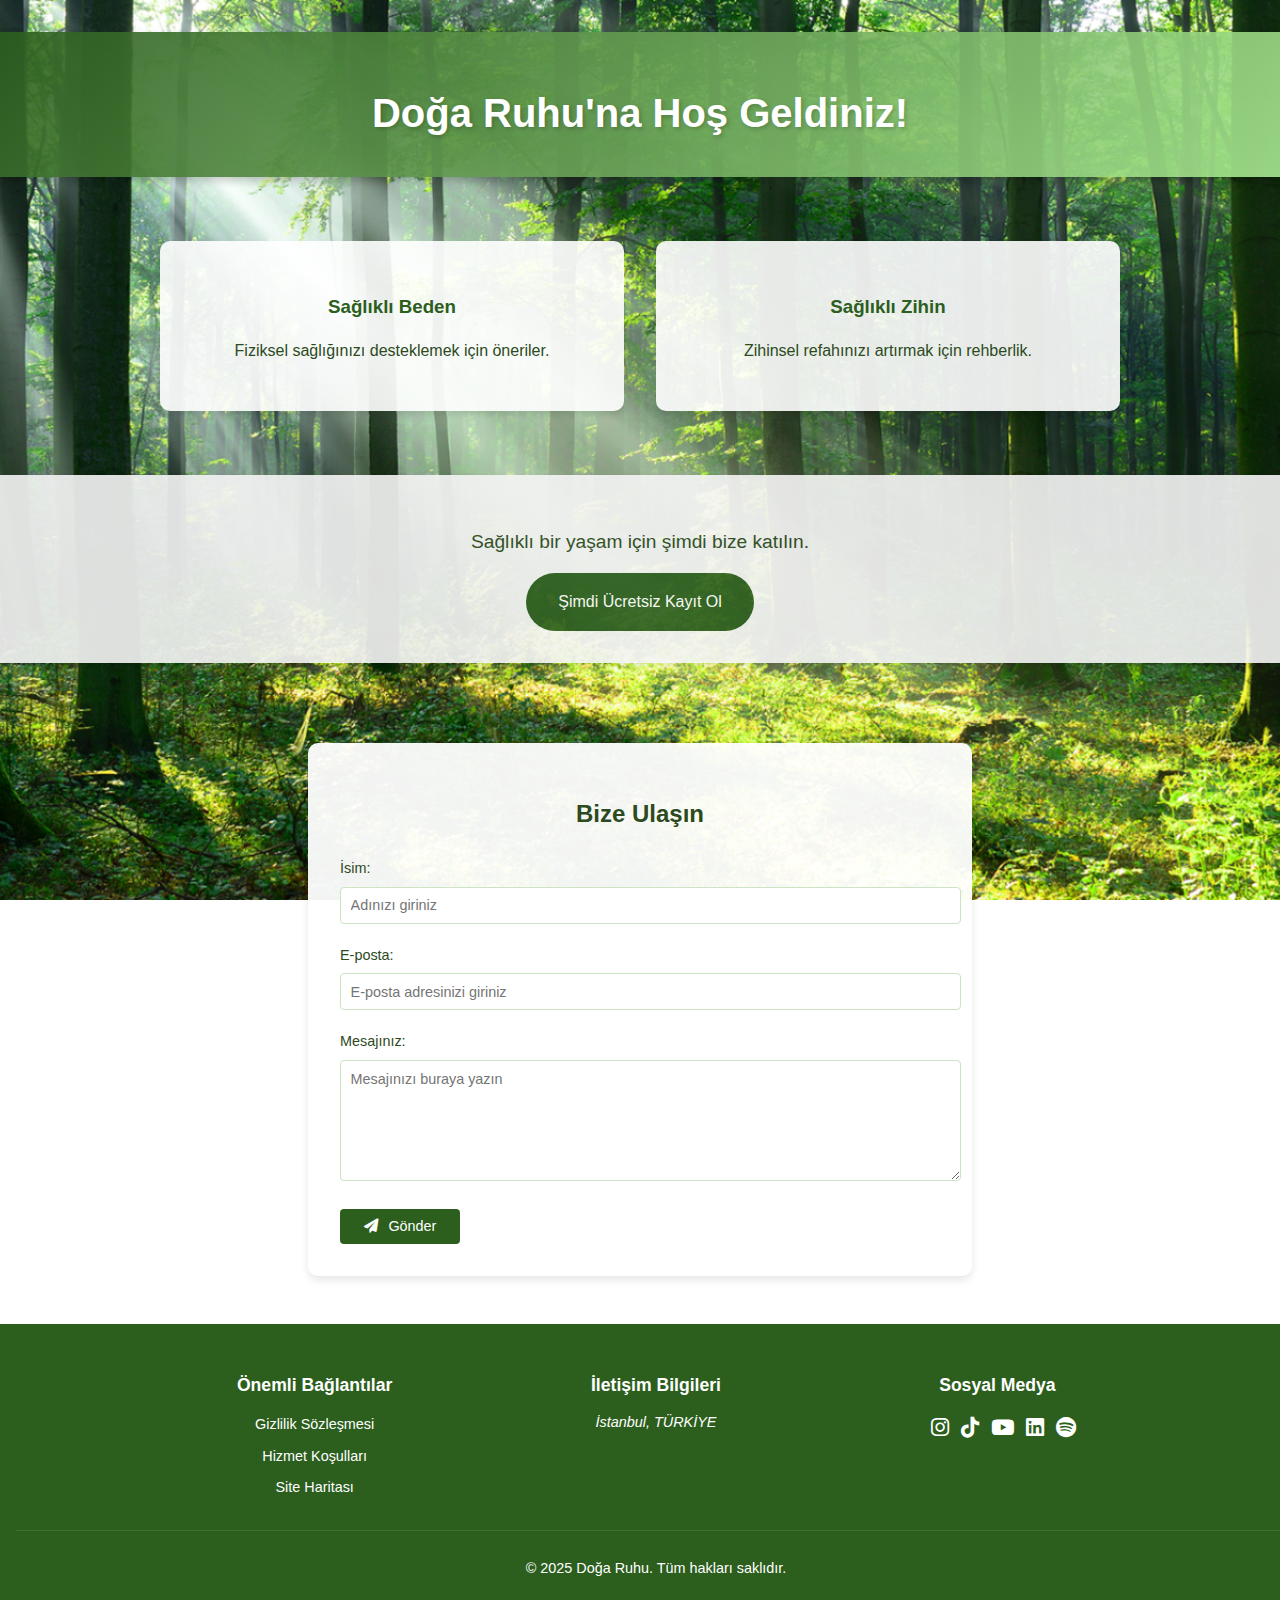
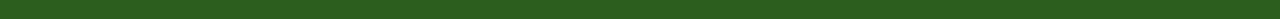
==== index.html @ 2e07cca8 "stil ve içerik değişiklikleri yapıldı" ====
<!DOCTYPE html>
<html lang="tr">

<head>
    <meta charset="UTF-8">
    <meta name="viewport" content="width=device-width, initial-scale=1.0">
    <meta name="description" content="Doğa Ruhu - Sağlıklı bir yaşam için rehberiniz.">
    <title>Doğa Ruhu</title>
    <link rel="stylesheet" href="styles.css">
    <link rel="stylesheet" href="https://cdnjs.cloudflare.com/ajax/libs/font-awesome/6.0.0/css/all.min.css">
    <link rel="apple-touch-icon" sizes="180x180" href="/apple-touch-icon.png">
    <link rel="icon" type="image/png" sizes="32x32" href="/favicon-32x32.png">
    <link rel="icon" type="image/png" sizes="16x16" href="/favicon-16x16.png">
    <link rel="manifest" href="/site.webmanifest">
    <script src="script.js" defer></script>
</head>

<body>
    <!-- Main Content -->
    <main>
        <!-- Hero Section -->
        <section class="hero">
            <h2>Doğa Ruhu'na Hoş Geldiniz!</h2>
        </section>

        <!-- Key Features -->
        <section class="features">
            <div class="feature-card">
                <h3>Sağlıklı Beden</h3>
                <p>Fiziksel sağlığınızı desteklemek için öneriler.</p>
            </div>
            <div class="feature-card">
                <h3>Sağlıklı Zihin</h3>
                <p>Zihinsel refahınızı artırmak için rehberlik.</p>
            </div>
        </section>

        <section class="cta" style="text-align: center; margin: 2rem 0; background-color: #f5f5f5; padding: 2rem; opacity: 0.9; box-shadow: 0 2px 4px rgba(0,0,0,0.1);">
            <p style="font-size: 1.2rem; margin-bottom: 1rem;">Sağlıklı bir yaşam için şimdi bize katılın.</p>
            <a href="signup.html" class="btn" role="button" style="display: inline-block; padding: 1rem 2rem; background-color: #2c5e1e; color: white; text-decoration: none; border-radius: 50px; transition: background-color 0.3s ease;">Şimdi Ücretsiz Kayıt Ol</a>
        </section>

        <!-- Contact Form -->
        <section id="contact" class="contact-form">
            <div class="container">
                <h2>Bize Ulaşın</h2>
                <form action="/submit-form" method="POST">
                    <div class="form-group">
                        <label for="name">İsim:</label>
                        <input type="text" id="name" name="name" required 
                               class="form-control"
                               placeholder="Adınızı giriniz">
                    </div>
                    <div class="form-group">
                        <label for="email">E-posta:</label>
                        <input type="email" id="email" name="email" required
                               class="form-control" 
                               placeholder="E-posta adresinizi giriniz">
                    </div>
                    <div class="form-group">
                        <label for="message">Mesajınız:</label>
                        <textarea id="message" name="message" required
                                  class="form-control"
                                  placeholder="Mesajınızı buraya yazın"
                                  rows="5"></textarea>
                    </div>
                    <button type="submit" class="btn-primary">
                        <i class="fas fa-paper-plane"></i> Gönder
                    </button>
                </form>
            </div>
        </section>
    </main>

    <!-- Footer -->
    <footer>
        <div class="footer-content">
            <div class="footer-links">
                <h4>Önemli Bağlantılar</h4>
                <ul>
                    <li><a href="GizlilikSozlesmesi.html">Gizlilik Sözleşmesi</a></li>
                    <li><a href="HizmetKosullari.html">Hizmet Koşulları</a></li>
                    <li><a href="sitemap.html">Site Haritası</a></li>
                </ul>
            </div>
            <div class="contact-info">
                <h4>İletişim Bilgileri</h4>
                <address>
                    İstanbul, TÜRKİYE
                </address>
            </div>
            <div class="social-links">
                <h4>Sosyal Medya</h4>
                <div class="social-icons">
                    <a href="#" aria-label="X (Twitter)"><i class="fab fa-x-twitter"></i></a>
                    <a href="#" aria-label="Instagram"><i class="fab fa-instagram"></i></a>
                    <a href="#" aria-label="TikTok"><i class="fab fa-tiktok"></i></a>
                    <a href="#" aria-label="YouTube"><i class="fab fa-youtube"></i></a>
                    <a href="#" aria-label="LinkedIn"><i class="fab fa-linkedin"></i></a>
                    <a href="#" aria-label="Spotify"><i class="fab fa-spotify"></i></a>
                </div>
            </div>
        </div>
        <div class="footer-bottom">
            <p>&copy; 2025 Doğa Ruhu. Tüm hakları saklıdır.</p>
        </div>
    </footer>
</body>

</html>
---- styles.css ----
/* General Styles */
/* Footer Styles */
footer {
    width: 100%;
    padding: 1.5rem 1rem;
    background-color: #2c5e1e;
    color: #ffffff;
    text-align: center;
}

.footer-content {
    max-width: 1000px;
    margin: 0 auto;
    display: grid;
    grid-template-columns: repeat(3, 1fr);
    gap: 1.5rem;
    padding: 0 1rem;
}

.footer-links,
.contact-info,
.social-links {
    text-align: center;
}

.footer-links h4,
.contact-info h4,
.social-links h4 {
    margin-bottom: 0.75rem;
    font-size: 1.1rem;
}

.footer-links ul {
    list-style: none;
    padding: 0;
    margin: 0;
}

.footer-links a {
    color: #ffffff;
    text-decoration: none;
    transition: color 0.3s ease;
    display: inline-block;
    margin-bottom: 0.4rem;
    font-size: 0.9rem;
}

.footer-links a:hover {
    color: #a8e890;
}

.contact-info {
    line-height: 1.6;
    font-size: 0.9rem;
}

.social-links .social-icons {
    display: flex;
    justify-content: center;
    gap: 0.75rem;
    flex-wrap: wrap;
}

.social-links a {
    color: #ffffff;
    font-size: 1.3rem;
    text-decoration: none;
    transition: color 0.3s ease;
}

.social-links a:hover {
    color: #a8e890;
}

.footer-bottom {
    margin-top: 1.5rem;
    padding-top: 0.75rem;
    border-top: 1px solid rgba(255, 255, 255, 0.1);
    text-align: center;
    font-size: 0.9rem;
}

@media screen and (max-width: 992px) {
    .footer-content {
        grid-template-columns: repeat(2, 1fr);
    }

    .social-links {
        grid-column: span 2;
    }
}

@media screen and (max-width: 768px) {
    .footer-content {
        grid-template-columns: 1fr;
        gap: 1.25rem;
    }

    .social-links {
        grid-column: auto;
    }

    .footer-links,
    .contact-info,
    .social-links {
        padding: 0 0.75rem;
    }
}

body {
    margin: 0;
    font-family: 'Arial', sans-serif;
    line-height: 1.6;
    color: #2c4a1d;
    background: url('nature.png') no-repeat center center fixed;
    background-size: cover;
}

/* Header */
header {
    color: #ffffff;
    padding: 0.75rem 1.5rem;
    display: flex;
    justify-content: center;
    align-items: center;
    position: relative;
}

header .brand h1 {
    margin: 0;
    font-size: 1.5rem;
    filter: drop-shadow(2px 2px 4px rgba(0, 0, 0, 0.4));
    text-align: center;
}

/* Hero Section */
.hero {
    text-align: center;
    padding: 1rem;
    margin: 2rem auto;
    max-width: 8000px;
    background: linear-gradient(135deg, rgba(44, 94, 30, 0.9), rgba(168, 232, 144, 0.9));
    box-shadow: 0 4px 8px rgba(0, 0, 0, 0.2);
}

.hero h2 {
    color: #ffffff;
    font-size: 2.5rem;
    margin-bottom: 1rem;
    text-shadow: 2px 2px 4px rgba(0, 0, 0, 0.2);
}

.hero p {
    color: #ffffff;
    font-size: 1.2rem;
    margin-bottom: 2rem;
}

.hero .btn {
    display: inline-block;
    padding: 1rem 2rem;
    background-color: #ffffff;
    color: #2c5e1e;
    text-decoration: none;
    border-radius: 5px;
    font-weight: bold;
    transition: transform 0.3s ease;
}

.hero .btn:hover {
    transform: translateY(-3px);
}

/* Feature Cards */
.features {
    display: flex;
    justify-content: center;
    gap: 2rem;
    padding: 2rem;
    flex-wrap: wrap;
    max-width: 1200px;
    margin: 0 auto;
}

.feature-card {
    background: rgba(255, 255, 255, 0.9);
    padding: 2rem;
    border-radius: 10px;
    box-shadow: 0 4px 6px rgba(0, 0, 0, 0.1);
    flex: 1;
    min-width: 250px;
    max-width: 400px;
    text-align: center;
    transition: transform 0.3s ease;
}

.feature-card:hover {
    transform: translateY(-5px);
}

.feature-card h3 {
    color: #2c5e1e;
    margin-bottom: 1rem;
}

/* Contact Form */
.contact-form {
    padding: 3rem 1.5rem;
    position: relative;
    z-index: 2;
}

.contact-form .container {
    background: rgba(255, 255, 255, 0.95);
    max-width: 600px;
    margin: 0 auto;
    padding: 2rem;
    border-radius: 10px;
    box-shadow: 0 4px 8px rgba(0, 0, 0, 0.1);
}

.contact-form h2 {
    text-align: center;
    color: #2c4a1d;
    margin-bottom: 1.5rem;
    font-size: 1.5rem;
}

.form-group {
    margin-bottom: 1.25rem;
}

.form-group label {
    display: block;
    margin-bottom: 0.4rem;
    color: #2c4a1d;
    font-weight: 500;
    font-size: 0.9rem;
}

.form-control {
    width: 100%;
    padding: 0.6rem;
    border: 1px solid #cce3c4;
    border-radius: 4px;
    font-size: 0.9rem;
    transition: border-color 0.3s ease;
}

.form-control:focus {
    outline: none;
    border-color: #2c5e1e;
    box-shadow: 0 0 4px rgba(44, 94, 30, 0.2);
}

textarea.form-control::placeholder {
    font-family: 'Helvetica Neue', sans-serif;
}

.contact-form textarea.form-control {
    resize: vertical;
    min-height: 100px;
}

.contact-form .btn-primary {
    background-color: #2c5e1e;
    color: #ffffff;
    padding: 0.6rem 1.5rem;
    border: none;
    border-radius: 4px;
    cursor: pointer;
    font-size: 0.9rem;
    transition: background-color 0.3s ease;
}

.contact-form .btn-primary:hover {
    background-color: #1f4115;
}

.contact-form .btn-primary i {
    margin-right: 0.4rem;
}

@media (max-width: 768px) {
    .contact-form {
        padding: 1.5rem 1rem;
    }

    .contact-form .container {
        padding: 1.5rem 1rem;
    }
}

/* Search Bar */
.search {
    max-width: 800px;
    margin: 2rem auto;
    padding: 0 1rem;
    display: flex;
    gap: 0.5rem;
}

.search input {
    flex: 1;
    padding: 0.8rem;
    border: 1px solid #cce3c4;
    border-radius: 4px;
    font-size: 1rem;
    transition: border-color 0.3s ease;
}

.search input:focus {
    outline: none;
    border-color: #2c5e1e;
    box-shadow: 0 0 5px rgba(44, 94, 30, 0.2);
}

.search button {
    background-color: #2c5e1e;
    color: #ffffff;
    padding: 0.8rem 1.5rem;
    border: none;
    border-radius: 4px;
    cursor: pointer;
    transition: background-color 0.3s ease;
}

.search button:hover {
    background-color: #1f4115;
}

@media (max-width: 768px) {
    .search {
        padding: 0 1rem;
    }
}
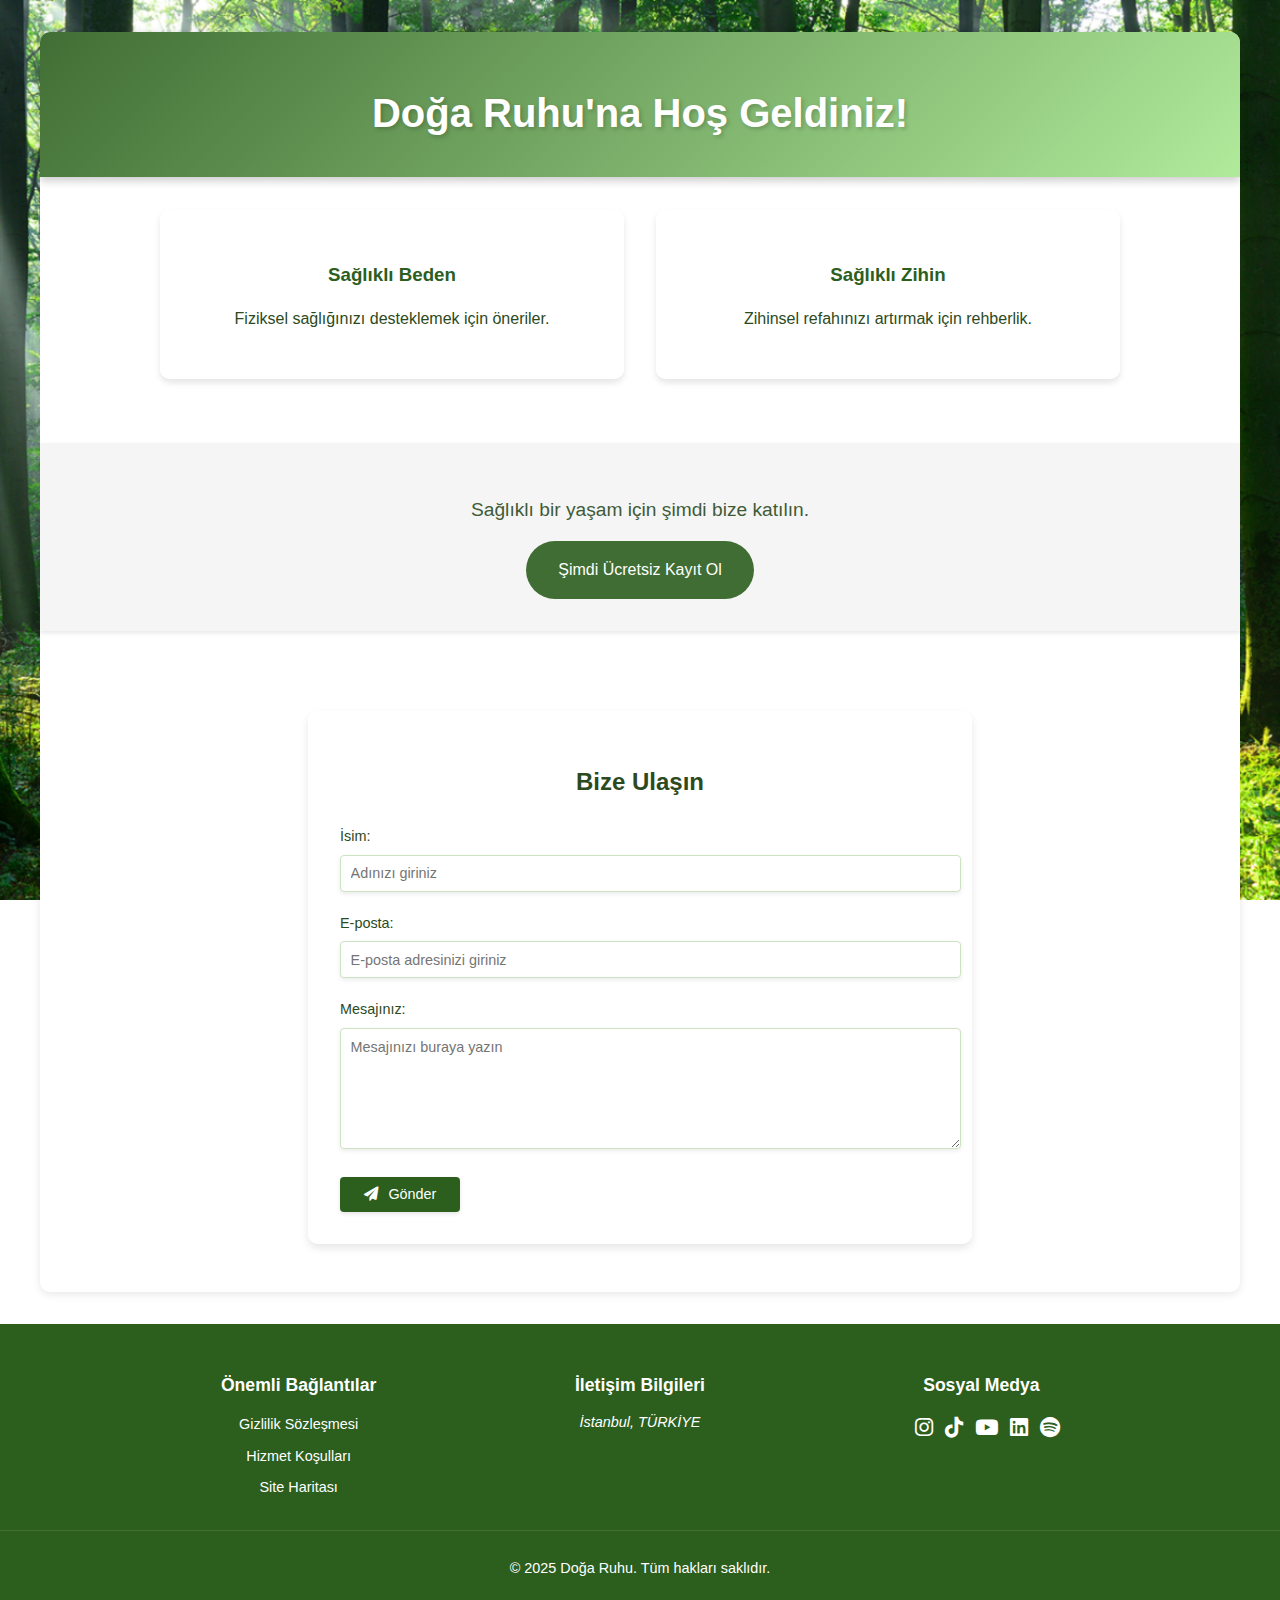
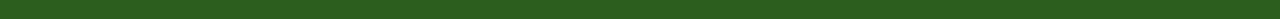
==== commit 56dff947: "Refactor privacy policy and terms of service pages for improved styling and structure; update index " ====
--- a/index.html
+++ b/index.html
@@ -16,61 +16,63 @@
 </head>
 
 <body>
-    <!-- Main Content -->
-    <main>
-        <!-- Hero Section -->
-        <section class="hero">
-            <h2>Doğa Ruhu'na Hoş Geldiniz!</h2>
-        </section>
+    <div class="page-container" style="background-color: white;">
+        <!-- Main Content -->
+        <main>
+            <!-- Hero Section -->
+            <section class="hero">
+                <h2>Doğa Ruhu'na Hoş Geldiniz!</h2>
+            </section>
 
-        <!-- Key Features -->
-        <section class="features">
-            <div class="feature-card">
-                <h3>Sağlıklı Beden</h3>
-                <p>Fiziksel sağlığınızı desteklemek için öneriler.</p>
-            </div>
-            <div class="feature-card">
-                <h3>Sağlıklı Zihin</h3>
-                <p>Zihinsel refahınızı artırmak için rehberlik.</p>
-            </div>
-        </section>
+            <!-- Key Features -->
+            <section class="features">
+                <div class="feature-card">
+                    <h3>Sağlıklı Beden</h3>
+                    <p>Fiziksel sağlığınızı desteklemek için öneriler.</p>
+                </div>
+                <div class="feature-card">
+                    <h3>Sağlıklı Zihin</h3>
+                    <p>Zihinsel refahınızı artırmak için rehberlik.</p>
+                </div>
+            </section>
 
-        <section class="cta" style="text-align: center; margin: 2rem 0; background-color: #f5f5f5; padding: 2rem; opacity: 0.9; box-shadow: 0 2px 4px rgba(0,0,0,0.1);">
-            <p style="font-size: 1.2rem; margin-bottom: 1rem;">Sağlıklı bir yaşam için şimdi bize katılın.</p>
-            <a href="signup.html" class="btn" role="button" style="display: inline-block; padding: 1rem 2rem; background-color: #2c5e1e; color: white; text-decoration: none; border-radius: 50px; transition: background-color 0.3s ease;">Şimdi Ücretsiz Kayıt Ol</a>
-        </section>
+            <section class="cta" style="text-align: center; margin: 2rem 0; background-color: #f5f5f5; padding: 2rem; opacity: 0.9; box-shadow: 0 2px 4px rgba(0,0,0,0.1);">
+                <p style="font-size: 1.2rem; margin-bottom: 1rem;">Sağlıklı bir yaşam için şimdi bize katılın.</p>
+                <a href="signup.html" class="btn" role="button" style="display: inline-block; padding: 1rem 2rem; background-color: #2c5e1e; color: white; text-decoration: none; border-radius: 50px; transition: background-color 0.3s ease;">Şimdi Ücretsiz Kayıt Ol</a>
+            </section>
 
-        <!-- Contact Form -->
-        <section id="contact" class="contact-form">
-            <div class="container">
-                <h2>Bize Ulaşın</h2>
-                <form action="/submit-form" method="POST">
-                    <div class="form-group">
-                        <label for="name">İsim:</label>
-                        <input type="text" id="name" name="name" required 
-                               class="form-control"
-                               placeholder="Adınızı giriniz">
-                    </div>
-                    <div class="form-group">
-                        <label for="email">E-posta:</label>
-                        <input type="email" id="email" name="email" required
-                               class="form-control" 
-                               placeholder="E-posta adresinizi giriniz">
-                    </div>
-                    <div class="form-group">
-                        <label for="message">Mesajınız:</label>
-                        <textarea id="message" name="message" required
-                                  class="form-control"
-                                  placeholder="Mesajınızı buraya yazın"
-                                  rows="5"></textarea>
-                    </div>
-                    <button type="submit" class="btn-primary">
-                        <i class="fas fa-paper-plane"></i> Gönder
-                    </button>
-                </form>
-            </div>
-        </section>
-    </main>
+            <!-- Contact Form -->
+            <section id="contact" class="contact-form">
+                <div class="container">
+                    <h2>Bize Ulaşın</h2>
+                    <form action="/submit-form" method="POST">
+                        <div class="form-group">
+                            <label for="name">İsim:</label>
+                            <input type="text" id="name" name="name" required 
+                                   class="form-control"
+                                   placeholder="Adınızı giriniz">
+                        </div>
+                        <div class="form-group">
+                            <label for="email">E-posta:</label>
+                            <input type="email" id="email" name="email" required
+                                   class="form-control" 
+                                   placeholder="E-posta adresinizi giriniz">
+                        </div>
+                        <div class="form-group">
+                            <label for="message">Mesajınız:</label>
+                            <textarea id="message" name="message" required
+                                      class="form-control"
+                                      placeholder="Mesajınızı buraya yazın"
+                                      rows="5"></textarea>
+                        </div>
+                        <button type="submit" class="btn-primary">
+                            <i class="fas fa-paper-plane"></i> Gönder
+                        </button>
+                    </form>
+                </div>
+            </section>
+        </main>
+    </div>
 
     <!-- Footer -->
     <footer>
--- a/styles.css
+++ b/styles.css
@@ -1,8 +1,24 @@
 /* General Styles */
+/* General Styles */
+body {
+    margin: 0;
+    padding: 0;
+    font-family: Arial, sans-serif;
+}
+
+.page-container {
+    width: 100%;
+    max-width: 1200px;
+    margin: 2rem auto;
+    padding: 0 0rem;
+    border-radius: 10px;
+    box-shadow: 0 2px 8px rgba(0, 0, 0, 0.1);
+}
+
 /* Footer Styles */
 footer {
     width: 100%;
-    padding: 1.5rem 1rem;
+    padding: 1.5rem 0;
     background-color: #2c5e1e;
     color: #ffffff;
     text-align: center;
@@ -137,10 +153,11 @@
 .hero {
     text-align: center;
     padding: 1rem;
-    margin: 2rem auto;
+    margin: 0 auto;
     max-width: 8000px;
     background: linear-gradient(135deg, rgba(44, 94, 30, 0.9), rgba(168, 232, 144, 0.9));
     box-shadow: 0 4px 8px rgba(0, 0, 0, 0.2);
+    border-radius: 10px 10px 0 0;
 }
 
 .hero h2 {
@@ -244,13 +261,14 @@
     border: 1px solid #cce3c4;
     border-radius: 4px;
     font-size: 0.9rem;
-    transition: border-color 0.3s ease;
+    transition: border-color 0.3s ease, box-shadow 0.3s ease;
+    box-shadow: 0 2px 4px rgba(0, 0, 0, 0.08);
 }
 
 .form-control:focus {
     outline: none;
     border-color: #2c5e1e;
-    box-shadow: 0 0 4px rgba(44, 94, 30, 0.2);
+    box-shadow: 0 0 6px rgba(44, 94, 30, 0.25);
 }
 
 textarea.form-control::placeholder {
@@ -271,10 +289,12 @@
     cursor: pointer;
     font-size: 0.9rem;
     transition: background-color 0.3s ease;
+    box-shadow: 0 2px 4px rgba(0, 0, 0, 0.1);
 }
 
 .contact-form .btn-primary:hover {
     background-color: #1f4115;
+    box-shadow: 0 4px 8px rgba(0, 0, 0, 0.15);
 }
 
 .contact-form .btn-primary i {
@@ -333,4 +353,29 @@
     .search {
         padding: 0 1rem;
     }
+}
+
+/* Footer Pages Styling */
+.page-container.footer-page {
+    background: rgba(255, 255, 255, 0.95);
+    padding: 2rem;
+    margin-top: 2rem;
+}
+
+.page-container.footer-page h2 {
+    color: #2c5e1e;
+    margin-bottom: 1.5rem;
+    text-align: center;
+}
+
+.page-container.footer-page p {
+    margin-bottom: 1rem;
+    line-height: 1.6;
+}
+
+@media (max-width: 768px) {
+    .page-container.footer-page {
+        margin: 1rem;
+        padding: 1.5rem;
+    }
 }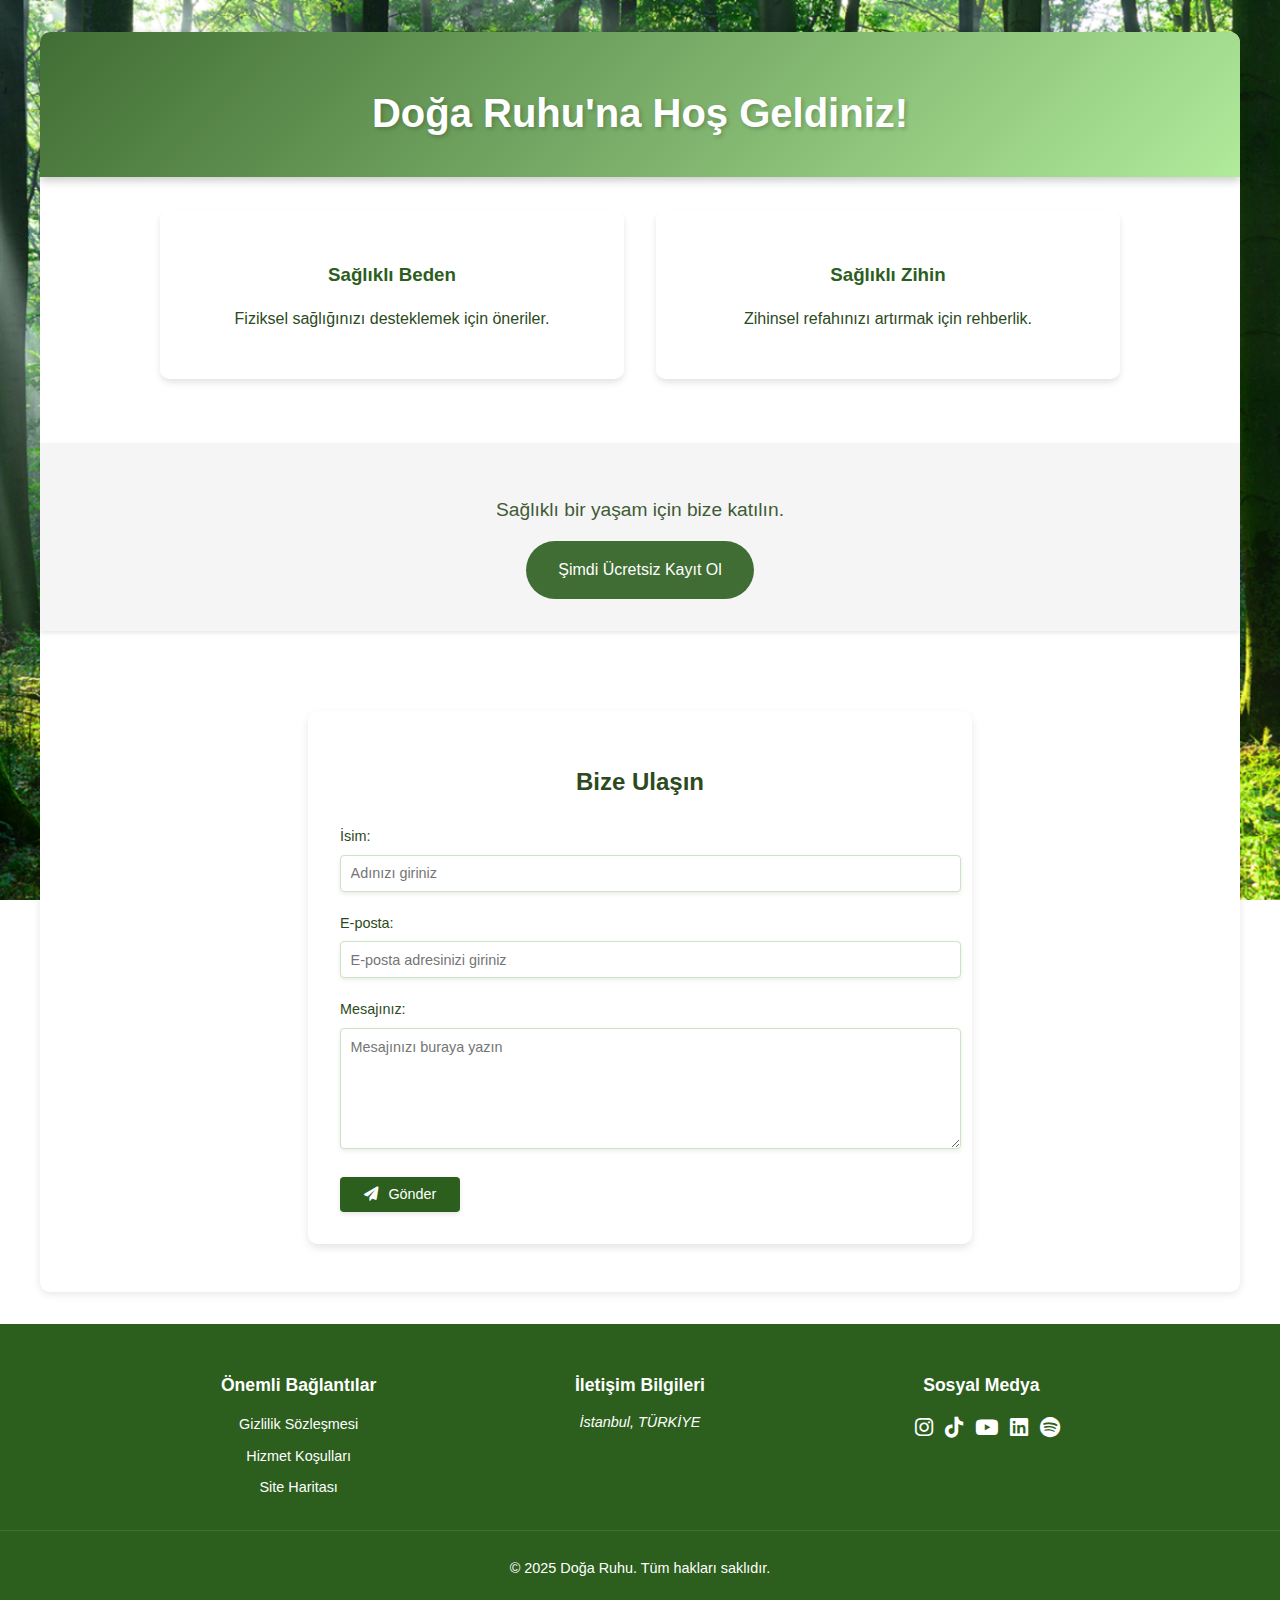
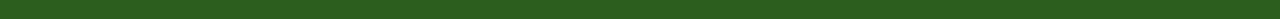
==== commit 2cfcb33a: "Update index.html" ====
--- a/index.html
+++ b/index.html
@@ -37,7 +37,7 @@
             </section>
 
             <section class="cta" style="text-align: center; margin: 2rem 0; background-color: #f5f5f5; padding: 2rem; opacity: 0.9; box-shadow: 0 2px 4px rgba(0,0,0,0.1);">
-                <p style="font-size: 1.2rem; margin-bottom: 1rem;">Sağlıklı bir yaşam için şimdi bize katılın.</p>
+                <p style="font-size: 1.2rem; margin-bottom: 1rem;">Sağlıklı bir yaşam için bize katılın.</p>
                 <a href="signup.html" class="btn" role="button" style="display: inline-block; padding: 1rem 2rem; background-color: #2c5e1e; color: white; text-decoration: none; border-radius: 50px; transition: background-color 0.3s ease;">Şimdi Ücretsiz Kayıt Ol</a>
             </section>
 
@@ -109,4 +109,4 @@
     </footer>
 </body>
 
-</html>+</html>
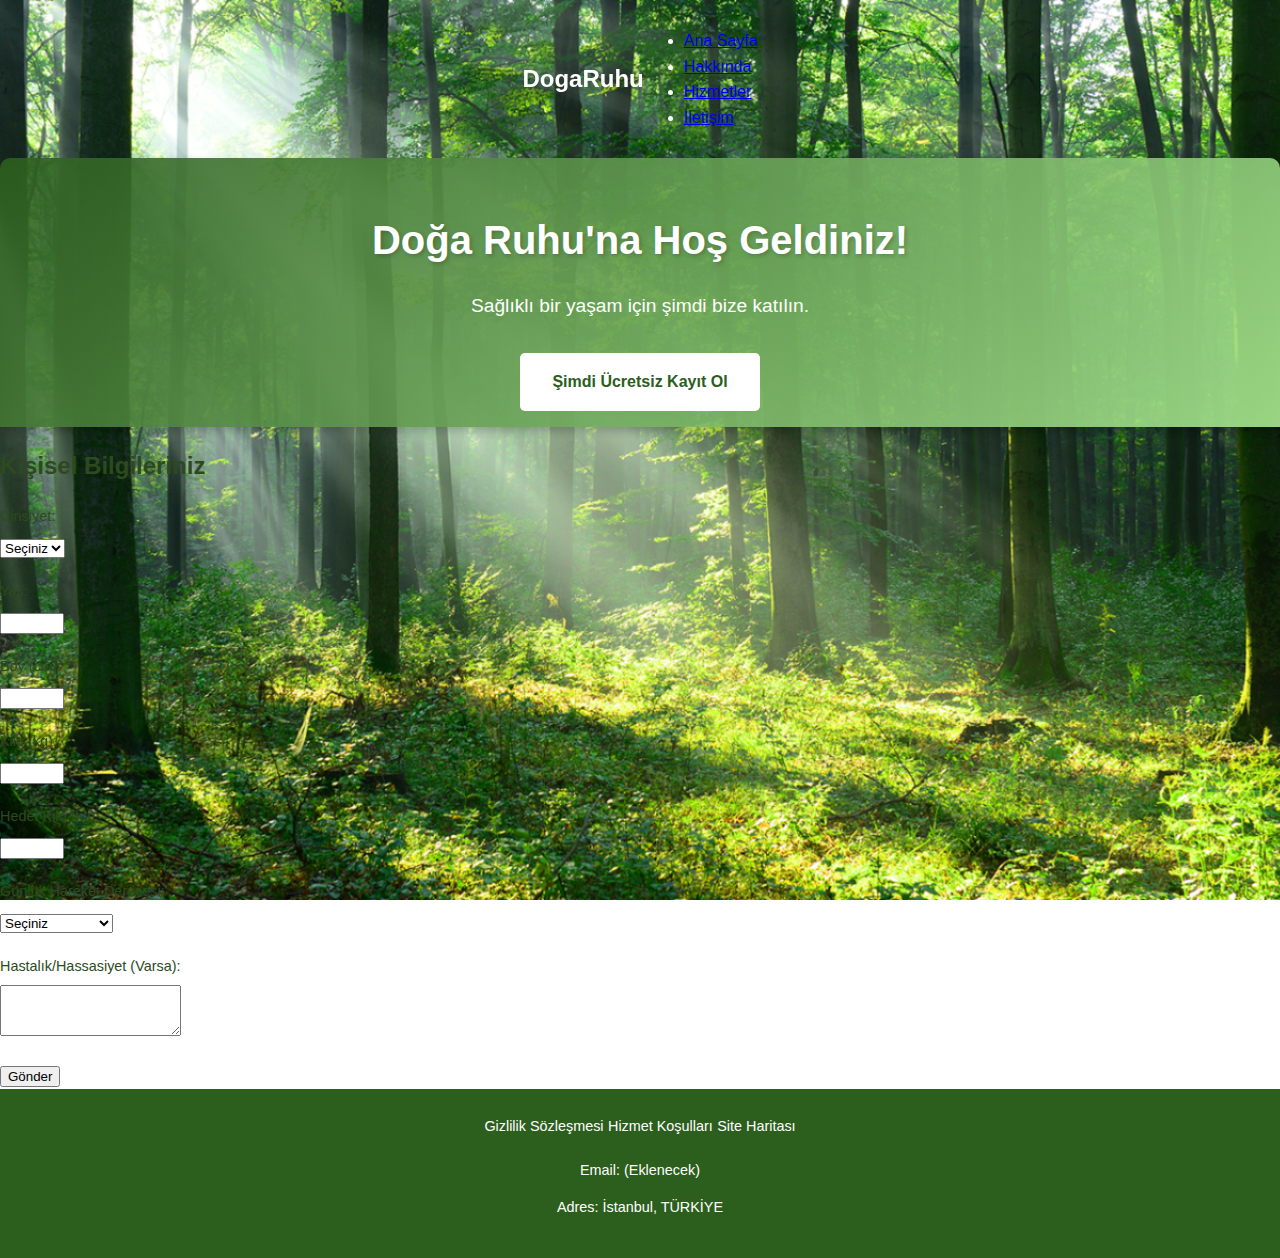
==== commit 7b42e5ed: "new type of dgws" ====
--- a/index.html
+++ b/index.html
@@ -7,106 +7,102 @@
     <meta name="description" content="Doğa Ruhu - Sağlıklı bir yaşam için rehberiniz.">
     <title>Doğa Ruhu</title>
     <link rel="stylesheet" href="styles.css">
-    <link rel="stylesheet" href="https://cdnjs.cloudflare.com/ajax/libs/font-awesome/6.0.0/css/all.min.css">
-    <link rel="apple-touch-icon" sizes="180x180" href="/apple-touch-icon.png">
-    <link rel="icon" type="image/png" sizes="32x32" href="/favicon-32x32.png">
-    <link rel="icon" type="image/png" sizes="16x16" href="/favicon-16x16.png">
-    <link rel="manifest" href="/site.webmanifest">
     <script src="script.js" defer></script>
 </head>
 
 <body>
-    <div class="page-container" style="background-color: white;">
-        <!-- Main Content -->
-        <main>
-            <!-- Hero Section -->
-            <section class="hero">
-                <h2>Doğa Ruhu'na Hoş Geldiniz!</h2>
-            </section>
+    <!-- Header -->
+    <header>
+        <div class="brand">
+            <h1>DogaRuhu</h1>
+        </div>
+        <nav>
+            <ul>
+                <li><a href="#">Ana Sayfa</a></li>
+                <li><a href="#about">Hakkında</a></li>
+                <li><a href="#services">Hizmetler</a></li>
+                <li><a href="#contact">İletişim</a></li>
+            </ul>
+        </nav>
+    </header>
 
-            <!-- Key Features -->
-            <section class="features">
-                <div class="feature-card">
-                    <h3>Sağlıklı Beden</h3>
-                    <p>Fiziksel sağlığınızı desteklemek için öneriler.</p>
+    <!-- Main Content -->
+    <main>
+        <!-- Hero Section -->
+        <section class="hero">
+            <h2>Doğa Ruhu'na Hoş Geldiniz!</h2>
+            <p>Sağlıklı bir yaşam için şimdi bize katılın.</p>
+            <a href="#form-section" class="btn">Şimdi Ücretsiz Kayıt Ol</a>
+        </section>
+
+        <!-- Form Section -->
+        <section id="form-section" class="form-section">
+            <h2>Kişisel Bilgileriniz</h2>
+            <form id="userForm">
+                <div class="form-group">
+                    <label for="gender">Cinsiyet:</label>
+                    <select id="gender" name="gender" required>
+                        <option value="">Seçiniz</option>
+                        <option value="male">Erkek</option>
+                        <option value="female">Kadın</option>
+                        <option value="other">Diğer</option>
+                    </select>
                 </div>
-                <div class="feature-card">
-                    <h3>Sağlıklı Zihin</h3>
-                    <p>Zihinsel refahınızı artırmak için rehberlik.</p>
+                <div class="form-group">
+                    <label for="age">Yaş:</label>
+                    <input type="number" id="age" name="age" min="1" max="120" required>
                 </div>
-            </section>
-
-            <section class="cta" style="text-align: center; margin: 2rem 0; background-color: #f5f5f5; padding: 2rem; opacity: 0.9; box-shadow: 0 2px 4px rgba(0,0,0,0.1);">
-                <p style="font-size: 1.2rem; margin-bottom: 1rem;">Sağlıklı bir yaşam için bize katılın.</p>
-                <a href="signup.html" class="btn" role="button" style="display: inline-block; padding: 1rem 2rem; background-color: #2c5e1e; color: white; text-decoration: none; border-radius: 50px; transition: background-color 0.3s ease;">Şimdi Ücretsiz Kayıt Ol</a>
-            </section>
-
-            <!-- Contact Form -->
-            <section id="contact" class="contact-form">
-                <div class="container">
-                    <h2>Bize Ulaşın</h2>
-                    <form action="/submit-form" method="POST">
-                        <div class="form-group">
-                            <label for="name">İsim:</label>
-                            <input type="text" id="name" name="name" required 
-                                   class="form-control"
-                                   placeholder="Adınızı giriniz">
-                        </div>
-                        <div class="form-group">
-                            <label for="email">E-posta:</label>
-                            <input type="email" id="email" name="email" required
-                                   class="form-control" 
-                                   placeholder="E-posta adresinizi giriniz">
-                        </div>
-                        <div class="form-group">
-                            <label for="message">Mesajınız:</label>
-                            <textarea id="message" name="message" required
-                                      class="form-control"
-                                      placeholder="Mesajınızı buraya yazın"
-                                      rows="5"></textarea>
-                        </div>
-                        <button type="submit" class="btn-primary">
-                            <i class="fas fa-paper-plane"></i> Gönder
-                        </button>
-                    </form>
+                <div class="form-group">
+                    <label for="height">Boy (cm):</label>
+                    <input type="number" id="height" name="height" min="50" max="250" required>
                 </div>
-            </section>
-        </main>
-    </div>
+                <div class="form-group">
+                    <label for="weight">Kilo (kg):</label>
+                    <input type="number" id="weight" name="weight" min="10" max="500" required>
+                </div>
+                <div class="form-group">
+                    <label for="targetWeight">Hedef Kilo (kg):</label>
+                    <input type="number" id="targetWeight" name="targetWeight" min="10" max="500" required>
+                </div>
+                <div class="form-group">
+                    <label for="activity">Günlük Hareket Derecesi:</label>
+                    <select id="activity" name="activity" required>
+                        <option value="">Seçiniz</option>
+                        <option value="1">1 - Düşük</option>
+                        <option value="2">2 - Orta</option>
+                        <option value="3">3 - Yüksek</option>
+                        <option value="4">4 - Çok Yüksek</option>
+                    </select>
+                </div>
+                <div class="form-group">
+                    <label for="conditions">Hastalık/Hassasiyet (Varsa):</label>
+                    <textarea id="conditions" name="conditions" rows="3"></textarea>
+                </div>
+                <button type="submit" class="btn">Gönder</button>
+            </form>
+        </section>
+    </main>
 
     <!-- Footer -->
     <footer>
-        <div class="footer-content">
-            <div class="footer-links">
-                <h4>Önemli Bağlantılar</h4>
-                <ul>
-                    <li><a href="GizlilikSozlesmesi.html">Gizlilik Sözleşmesi</a></li>
-                    <li><a href="HizmetKosullari.html">Hizmet Koşulları</a></li>
-                    <li><a href="sitemap.html">Site Haritası</a></li>
-                </ul>
-            </div>
-            <div class="contact-info">
-                <h4>İletişim Bilgileri</h4>
-                <address>
-                    İstanbul, TÜRKİYE
-                </address>
-            </div>
-            <div class="social-links">
-                <h4>Sosyal Medya</h4>
-                <div class="social-icons">
-                    <a href="#" aria-label="X (Twitter)"><i class="fab fa-x-twitter"></i></a>
-                    <a href="#" aria-label="Instagram"><i class="fab fa-instagram"></i></a>
-                    <a href="#" aria-label="TikTok"><i class="fab fa-tiktok"></i></a>
-                    <a href="#" aria-label="YouTube"><i class="fab fa-youtube"></i></a>
-                    <a href="#" aria-label="LinkedIn"><i class="fab fa-linkedin"></i></a>
-                    <a href="#" aria-label="Spotify"><i class="fab fa-spotify"></i></a>
-                </div>
-            </div>
+        <div class="footer-links">
+            <a href="#">Gizlilik Sözleşmesi</a>
+            <a href="#">Hizmet Koşulları</a>
+            <a href="#">Site Haritası</a>
         </div>
-        <div class="footer-bottom">
-            <p>&copy; 2025 Doğa Ruhu. Tüm hakları saklıdır.</p>
+        <div class="contact-info">
+            <p>Email: (Eklenecek)</p>
+            <p>Adres: İstanbul, TÜRKİYE</p>
+        </div>
+        <div class="social-links">
+            <a href="#" aria-label="X"><i class="fab fa-x"></i></a>
+            <a href="#" aria-label="Instagram"><i class="fab fa-instagram"></i></a>
+            <a href="#" aria-label="TikTok"><i class="fab fa-tiktok"></i></a>
+            <a href="#" aria-label="YouTube"><i class="fab fa-youtube"></i></a>
+            <a href="#" aria-label="LinkedIn"><i class="fab fa-linkedin"></i></a>
+            <a href="#" aria-label="Spotify"><i class="fab fa-spotify"></i></a>
         </div>
     </footer>
 </body>
 
-</html>
+</html>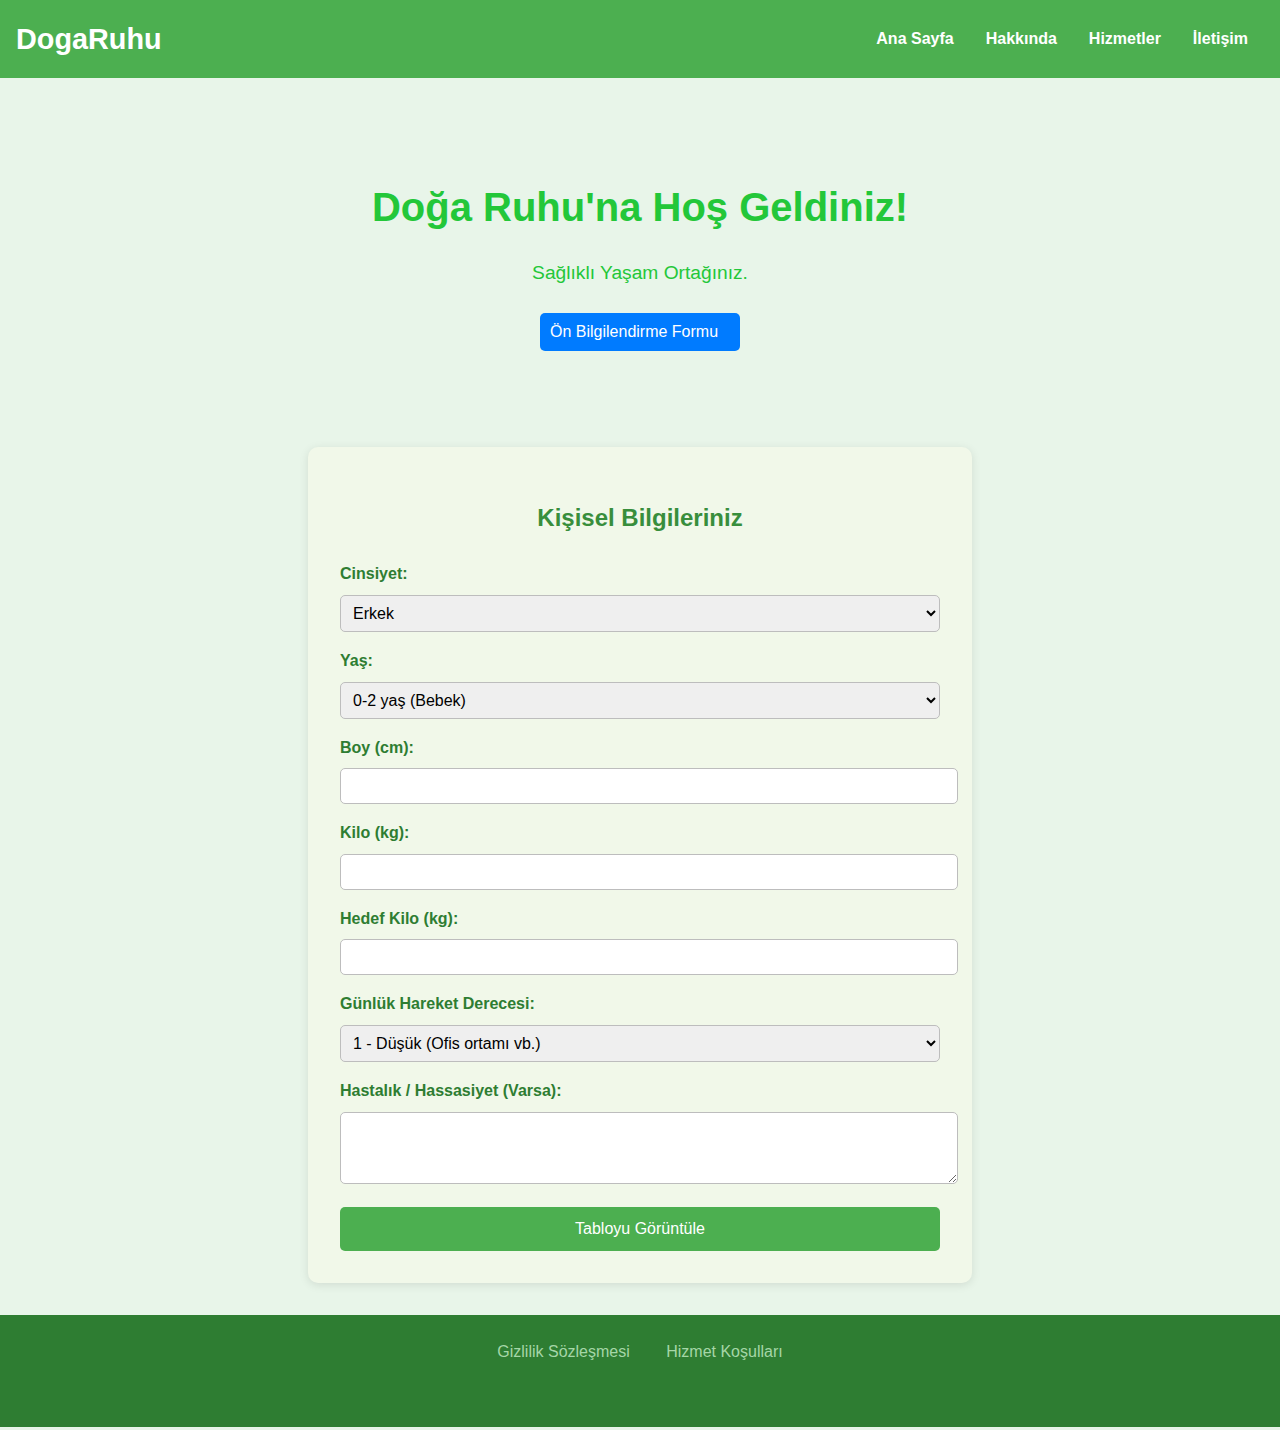
==== commit 5f085544: "yeni bir gorunum" ====
--- a/index.html
+++ b/index.html
@@ -31,8 +31,69 @@
         <!-- Hero Section -->
         <section class="hero">
             <h2>Doğa Ruhu'na Hoş Geldiniz!</h2>
-            <p>Sağlıklı bir yaşam için şimdi bize katılın.</p>
-            <a href="#form-section" class="btn">Şimdi Ücretsiz Kayıt Ol</a>
+            <p>Sağlıklı Yaşam Ortağınız.</p>
+    <style>
+        .expandable-button {
+            width: 200px;
+            padding: 10px;
+            background-color: #007BFF;
+            color: white;
+            border: none;
+            border-radius: 5px;
+            cursor: pointer;
+            font-size: 16px;
+            text-align: left;
+        }
+
+        .expandable-content {
+            display: none;
+            padding: 10px;
+            margin-top: 5px;
+            background-color: #F8F9FA;
+            border: 1px solid #007BFF;
+            border-radius: 5px;
+            font-size: 14px;
+        }
+
+        .expandable-content.show {
+            display: block;
+        }
+    </style>
+    <div>
+        <button class="expandable-button" onclick="toggleContent()">Ön Bilgilendirme Formu</button>
+        <div class="expandable-content" id="content">
+            Sağlıklı Beslenme ve Diyet Platformu İçin Feragatname ve Vizyon Beyanı
+            Giriş
+            Bu belge, sağlıklı beslenme ve diyet planlamaya odaklanan önerilen bir web sitesi/web uygulaması için feragatname ve vizyon beyanını özetlemektedir. Platform, kullanıcılara kişiselleştirilmiş diyet tabloları oluşturmak ve bunları başkalarıyla paylaşmak için araçlar ve kaynaklar sağlamayı amaçlamaktadır. Sağlık ve beslenme etrafında merkezlenen bir topluluk oluşturarak, olumlu yaşam tarzı değişikliklerini teşvik etmeyi ve bireyleri daha iyi sağlık yolculuklarında desteklemeyi umuyoruz.
+            Feragatname
+            Genel Bilgi
+            Bu platformda sağlanan bilgiler yalnızca genel bilgilendirme amaçlıdır. İçeriğin doğru ve güncel olmasını sağlamak için çaba göstersek de, web sitesi veya web sitesinde yer alan bilgiler, ürünler, hizmetler veya ilgili grafiklerle ilgili olarak herhangi bir amaç için eksiksizlik, doğruluk, güvenilirlik, uygunluk veya kullanılabilirlik hakkında açık veya zımni hiçbir beyanda bulunmuyoruz. Kullanıcıların herhangi bir diyet değişikliği yapmadan önce sağlık profesyonellerine danışmaları teşvik edilmektedir.
+            Kullanıcı Tarafından Oluşturulan İçerik
+            Bu platform, diyet planları ve beslenme tavsiyeleri gibi kullanıcı tarafından oluşturulan içerikleri içerebilir. Böyle içeriklerde ifade edilen görüşler ve düşünceler yazarların kendilerine aittir ve platformun resmi politikası veya pozisyonunu yansıtmaz. Kullanıcı tarafından oluşturulan içeriğin içeriği veya doğruluğundan sorumlu değiliz. Kullanıcılar, herhangi bir tavsiye veya öneriyi takip etmeden önce dikkatli olmalı ve kendi araştırmalarını yapmalıdır.
+            Fikri Mülkiyet
+            Kullanıcılar, diyet planlarını paylaşmaya ve başkalarıyla işbirliği yapmaya teşvik edilmektedir. Ancak, kullanıcılar, paylaştıkları herhangi bir içeriği paylaşma hakkına sahip olduklarından ve bu içeriğin başkalarının fikri mülkiyet haklarını ihlal etmediğinden emin olmalıdır. Platform, kullanıcı tarafından oluşturulan içeriğin mülkiyetini talep etmez ancak bu şartları ihlal eden herhangi bir içeriği kaldırma hakkını saklı tutar.
+            Sorumluluk
+            Bu web sitesinin kullanımıyla bağlantılı olarak ortaya çıkan veri veya kar kaybından kaynaklanan herhangi bir kayıp veya hasar dahil ancak bunlarla sınırlı olmamak üzere, herhangi bir kayıp veya hasar için hiçbir durumda sorumlu olmayacağız. Kullanıcılar, kendi sağlık ve refahlarından sorumludur ve gerektiğinde profesyonel tavsiye almalıdır.
+            Vizyon Beyanı
+            Sağlıklı Yaşam Tarzlarını Teşvik Etmek
+            Bu platformun temel vizyonu, bireyleri kişiselleştirilmiş diyet planları oluşturmaya ve paylaşmaya teşvik ederek sağlıklı yaşam tarzlarını teşvik etmektir. İşbirlikçi bir ortam sağlayarak, kullanıcıları bilinçli diyet seçimleri yapmaya ve sağlık hedeflerine ulaşmada birbirlerini desteklemeye ilham vermeyi amaçlıyoruz.
+            Destekleyici Bir Topluluk Oluşturmak
+            Kullanıcıların bağlantı kurabileceği, deneyimlerini paylaşabileceği ve teşvik sunabileceği destekleyici bir topluluk oluşturmayı hayal ediyoruz. Topluluk duygusunu teşvik ederek, bireylerin daha sağlıklı alışkanlıklar peşinde koşmaya ve uzun vadeli refah elde etmeye motive hissettikleri bir alan yaratmayı umuyoruz.
+            Bilgilendirilmiş Seçimleri Teşvik Etmek
+            Platformumuz, güvenilir beslenme bilgilerine ve kaynaklarına erişim sağlayarak bilinçli seçimleri teşvik etmek üzere tasarlanmıştır. İster uzman makaleleri, kullanıcı yorumları veya etkileşimli araçlar aracılığıyla olsun, kullanıcıların diyet ve sağlıkları hakkında bilinçli kararlar vermeleri için gerekli desteği sağlamayı amaçlıyoruz.
+            Gelişime Bağlılık
+            Kullanıcılarımıza daha iyi hizmet verebilmek için platformu sürekli olarak geliştirmeye kararlıyız. Kullanıcı geri bildirimlerini dinleyerek ve beslenme bilimindeki gelişmeleri takip ederek, topluluğumuzun değişen ihtiyaçlarına uyum sağlamak ve evrim geçirmek istiyoruz.
+            Sonuç
+            Bu platformun sağlıklı beslenmeyi teşvik etme ve bireyleri sağlık yolculuklarında destekleme potansiyeli konusunda heyecanlıyız. Kullanıcıların diyet planları oluşturup paylaşmaları için bir alan sağlayarak, daha sağlıklı ve daha bağlantılı bir dünyaya katkıda bulunmayı umuyoruz. Sizi bu yolculuğa katılmaya ve bu vizyonu hayata geçirmeye yardımcı olmaya davet ediyoruz.  <!-- Bu alan boş bırakıldı. İçeriğinizi buraya ekleyebilirsiniz. -->
+        </div>
+    </div>
+
+    <script>
+        function toggleContent() {
+            const content = document.getElementById("content");
+            content.classList.toggle("show");
+        }
+    </script>
         </section>
 
         <!-- Form Section -->
@@ -42,16 +103,21 @@
                 <div class="form-group">
                     <label for="gender">Cinsiyet:</label>
                     <select id="gender" name="gender" required>
-                        <option value="">Seçiniz</option>
                         <option value="male">Erkek</option>
                         <option value="female">Kadın</option>
-                        <option value="other">Diğer</option>
                     </select>
                 </div>
                 <div class="form-group">
                     <label for="age">Yaş:</label>
-                    <input type="number" id="age" name="age" min="1" max="120" required>
-                </div>
+                    <select id="age" name="Yaş" required>
+                        <option value="0-2">0-2 yaş (Bebek)</option>
+                        <option value="3-12">3-12 yaş (Çocuk)</option>
+                        <option value="13-18">13-18 yaş (Ergen)</option>
+                        <option value="19-30">19-30 yaş (Genç Yetişkin)</option>
+                        <option value="31-50">31-50 yaş (Orta Yaş)</option>
+                        <option value="50+">50 yaş ve üzeri (Olgunluk/Yaşlılık)</option>
+                    </select>
+                </div>                
                 <div class="form-group">
                     <label for="height">Boy (cm):</label>
                     <input type="number" id="height" name="height" min="50" max="250" required>
@@ -62,23 +128,22 @@
                 </div>
                 <div class="form-group">
                     <label for="targetWeight">Hedef Kilo (kg):</label>
-                    <input type="number" id="targetWeight" name="targetWeight" min="10" max="500" required>
+                    <input type="number" id="targetWeight" name="targetWeight" min="10" max="120" required>
                 </div>
                 <div class="form-group">
                     <label for="activity">Günlük Hareket Derecesi:</label>
                     <select id="activity" name="activity" required>
-                        <option value="">Seçiniz</option>
-                        <option value="1">1 - Düşük</option>
-                        <option value="2">2 - Orta</option>
-                        <option value="3">3 - Yüksek</option>
-                        <option value="4">4 - Çok Yüksek</option>
+                        <option value="1">1 - Düşük (Ofis ortamı vb.)</option>
+                        <option value="2">2 - Orta (Kafe çalışanı vb.)</option>
+                        <option value="3">3 - Yüksek (Günlük 5000+ adım vb.)</option>
+                        <option value="4">4 - Çok Yüksek (Sportif faaliyetlerde bulunmak vb.)</option>
                     </select>
                 </div>
                 <div class="form-group">
-                    <label for="conditions">Hastalık/Hassasiyet (Varsa):</label>
+                    <label for="conditions">Hastalık / Hassasiyet (Varsa):</label>
                     <textarea id="conditions" name="conditions" rows="3"></textarea>
                 </div>
-                <button type="submit" class="btn">Gönder</button>
+                <button type="submit" class="btn">Tabloyu Görüntüle</button>
             </form>
         </section>
     </main>
@@ -88,11 +153,6 @@
         <div class="footer-links">
             <a href="#">Gizlilik Sözleşmesi</a>
             <a href="#">Hizmet Koşulları</a>
-            <a href="#">Site Haritası</a>
-        </div>
-        <div class="contact-info">
-            <p>Email: (Eklenecek)</p>
-            <p>Adres: İstanbul, TÜRKİYE</p>
         </div>
         <div class="social-links">
             <a href="#" aria-label="X"><i class="fab fa-x"></i></a>
--- a/styles.css
+++ b/styles.css
@@ -1,381 +1,177 @@
-/* General Styles */
 /* General Styles */
 body {
     margin: 0;
-    padding: 0;
-    font-family: Arial, sans-serif;
-}
-
-.page-container {
-    width: 100%;
-    max-width: 1200px;
-    margin: 2rem auto;
-    padding: 0 0rem;
-    border-radius: 10px;
-    box-shadow: 0 2px 8px rgba(0, 0, 0, 0.1);
-}
-
-/* Footer Styles */
-footer {
-    width: 100%;
-    padding: 1.5rem 0;
-    background-color: #2c5e1e;
-    color: #ffffff;
-    text-align: center;
-}
-
-.footer-content {
-    max-width: 1000px;
-    margin: 0 auto;
-    display: grid;
-    grid-template-columns: repeat(3, 1fr);
-    gap: 1.5rem;
-    padding: 0 1rem;
-}
-
-.footer-links,
-.contact-info,
-.social-links {
-    text-align: center;
-}
-
-.footer-links h4,
-.contact-info h4,
-.social-links h4 {
-    margin-bottom: 0.75rem;
-    font-size: 1.1rem;
-}
-
-.footer-links ul {
-    list-style: none;
-    padding: 0;
-    margin: 0;
-}
-
-.footer-links a {
-    color: #ffffff;
-    text-decoration: none;
-    transition: color 0.3s ease;
-    display: inline-block;
-    margin-bottom: 0.4rem;
-    font-size: 0.9rem;
-}
-
-.footer-links a:hover {
-    color: #a8e890;
-}
-
-.contact-info {
+    font-family: 'Arial', sans-serif;
+    background-color: #E8F5E9;
+    color: #2E7D32;
     line-height: 1.6;
-    font-size: 0.9rem;
-}
-
-.social-links .social-icons {
-    display: flex;
-    justify-content: center;
-    gap: 0.75rem;
-    flex-wrap: wrap;
-}
-
-.social-links a {
-    color: #ffffff;
-    font-size: 1.3rem;
-    text-decoration: none;
-    transition: color 0.3s ease;
-}
-
-.social-links a:hover {
-    color: #a8e890;
-}
-
-.footer-bottom {
-    margin-top: 1.5rem;
-    padding-top: 0.75rem;
-    border-top: 1px solid rgba(255, 255, 255, 0.1);
-    text-align: center;
-    font-size: 0.9rem;
-}
-
-@media screen and (max-width: 992px) {
-    .footer-content {
-        grid-template-columns: repeat(2, 1fr);
-    }
-
-    .social-links {
-        grid-column: span 2;
-    }
-}
-
-@media screen and (max-width: 768px) {
-    .footer-content {
-        grid-template-columns: 1fr;
-        gap: 1.25rem;
-    }
-
-    .social-links {
-        grid-column: auto;
-    }
-
-    .footer-links,
-    .contact-info,
-    .social-links {
-        padding: 0 0.75rem;
-    }
-}
-
-body {
-    margin: 0;
-    font-family: 'Arial', sans-serif;
-    line-height: 1.6;
-    color: #2c4a1d;
-    background: url('nature.png') no-repeat center center fixed;
-    background-size: cover;
 }
 
 /* Header */
 header {
-    color: #ffffff;
-    padding: 0.75rem 1.5rem;
+    background-color: #4CAF50;
+    color: white;
+    padding: 1rem;
     display: flex;
-    justify-content: center;
+    justify-content: space-between;
     align-items: center;
-    position: relative;
 }
 
 header .brand h1 {
     margin: 0;
-    font-size: 1.5rem;
-    filter: drop-shadow(2px 2px 4px rgba(0, 0, 0, 0.4));
-    text-align: center;
+    font-size: 1.8rem;
+}
+
+header nav ul {
+    list-style: none;
+    margin: 0;
+    padding: 0;
+    display: flex;
+}
+
+header nav ul li {
+    margin: 0 1rem;
+}
+
+header nav ul li a {
+    text-decoration: none;
+    color: white;
+    font-weight: bold;
 }
 
 /* Hero Section */
 .hero {
+    background: url('nature.jpg') no-repeat center center/cover;
+    color: rgb(35, 199, 57);
     text-align: center;
-    padding: 1rem;
-    margin: 0 auto;
-    max-width: 8000px;
-    background: linear-gradient(135deg, rgba(44, 94, 30, 0.9), rgba(168, 232, 144, 0.9));
-    box-shadow: 0 4px 8px rgba(0, 0, 0, 0.2);
-    border-radius: 10px 10px 0 0;
+    padding: 4rem 2rem;
 }
 
 .hero h2 {
-    color: #ffffff;
     font-size: 2.5rem;
     margin-bottom: 1rem;
-    text-shadow: 2px 2px 4px rgba(0, 0, 0, 0.2);
 }
 
 .hero p {
-    color: #ffffff;
     font-size: 1.2rem;
-    margin-bottom: 2rem;
+    margin-bottom: 1.5rem;
 }
 
 .hero .btn {
-    display: inline-block;
-    padding: 1rem 2rem;
-    background-color: #ffffff;
-    color: #2c5e1e;
+    background-color: #FF9800;
+    color: white;
+    padding: 0.8rem 1.5rem;
     text-decoration: none;
+    font-size: 1rem;
     border-radius: 5px;
-    font-weight: bold;
-    transition: transform 0.3s ease;
 }
 
 .hero .btn:hover {
-    transform: translateY(-3px);
+    background-color: #E68900;
 }
 
-/* Feature Cards */
-.features {
-    display: flex;
-    justify-content: center;
-    gap: 2rem;
+/* Form Section */
+.form-section {
     padding: 2rem;
-    flex-wrap: wrap;
-    max-width: 1200px;
-    margin: 0 auto;
+    background-color: #F1F8E9;
+    border-radius: 10px;
+    margin: 2rem auto;
+    max-width: 600px;
+    box-shadow: 0 2px 10px rgba(0, 0, 0, 0.1);
 }
 
-.feature-card {
-    background: rgba(255, 255, 255, 0.9);
-    padding: 2rem;
-    border-radius: 10px;
-    box-shadow: 0 4px 6px rgba(0, 0, 0, 0.1);
-    flex: 1;
-    min-width: 250px;
-    max-width: 400px;
+.form-section h2 {
     text-align: center;
-    transition: transform 0.3s ease;
-}
-
-.feature-card:hover {
-    transform: translateY(-5px);
-}
-
-.feature-card h3 {
-    color: #2c5e1e;
-    margin-bottom: 1rem;
-}
-
-/* Contact Form */
-.contact-form {
-    padding: 3rem 1.5rem;
-    position: relative;
-    z-index: 2;
-}
-
-.contact-form .container {
-    background: rgba(255, 255, 255, 0.95);
-    max-width: 600px;
-    margin: 0 auto;
-    padding: 2rem;
-    border-radius: 10px;
-    box-shadow: 0 4px 8px rgba(0, 0, 0, 0.1);
-}
-
-.contact-form h2 {
-    text-align: center;
-    color: #2c4a1d;
     margin-bottom: 1.5rem;
-    font-size: 1.5rem;
+    color: #388E3C;
 }
 
 .form-group {
-    margin-bottom: 1.25rem;
+    margin-bottom: 1rem;
 }
 
 .form-group label {
     display: block;
-    margin-bottom: 0.4rem;
-    color: #2c4a1d;
-    font-weight: 500;
-    font-size: 0.9rem;
+    margin-bottom: 0.5rem;
+    font-weight: bold;
 }
 
-.form-control {
+.form-group input,
+.form-group select,
+.form-group textarea {
     width: 100%;
-    padding: 0.6rem;
-    border: 1px solid #cce3c4;
-    border-radius: 4px;
-    font-size: 0.9rem;
-    transition: border-color 0.3s ease, box-shadow 0.3s ease;
-    box-shadow: 0 2px 4px rgba(0, 0, 0, 0.08);
+    padding: 0.5rem;
+    border: 1px solid #BDBDBD;
+    border-radius: 5px;
+    font-size: 1rem;
 }
 
-.form-control:focus {
-    outline: none;
-    border-color: #2c5e1e;
-    box-shadow: 0 0 6px rgba(44, 94, 30, 0.25);
+.form-group textarea {
+    resize: vertical;
 }
 
-textarea.form-control::placeholder {
-    font-family: 'Helvetica Neue', sans-serif;
+button.btn {
+    display: block;
+    width: 100%;
+    background-color: #4CAF50;
+    color: white;
+    padding: 0.8rem;
+    font-size: 1rem;
+    border: none;
+    border-radius: 5px;
+    cursor: pointer;
 }
 
-.contact-form textarea.form-control {
-    resize: vertical;
-    min-height: 100px;
+button.btn:hover {
+    background-color: #388E3C;
 }
 
-.contact-form .btn-primary {
-    background-color: #2c5e1e;
-    color: #ffffff;
-    padding: 0.6rem 1.5rem;
-    border: none;
-    border-radius: 4px;
-    cursor: pointer;
-    font-size: 0.9rem;
-    transition: background-color 0.3s ease;
-    box-shadow: 0 2px 4px rgba(0, 0, 0, 0.1);
-}
-
-.contact-form .btn-primary:hover {
-    background-color: #1f4115;
-    box-shadow: 0 4px 8px rgba(0, 0, 0, 0.15);
-}
-
-.contact-form .btn-primary i {
-    margin-right: 0.4rem;
-}
-
-@media (max-width: 768px) {
-    .contact-form {
-        padding: 1.5rem 1rem;
-    }
-
-    .contact-form .container {
-        padding: 1.5rem 1rem;
-    }
-}
-
-/* Search Bar */
-.search {
-    max-width: 800px;
-    margin: 2rem auto;
-    padding: 0 1rem;
-    display: flex;
-    gap: 0.5rem;
-}
-
-.search input {
-    flex: 1;
-    padding: 0.8rem;
-    border: 1px solid #cce3c4;
-    border-radius: 4px;
-    font-size: 1rem;
-    transition: border-color 0.3s ease;
-}
-
-.search input:focus {
-    outline: none;
-    border-color: #2c5e1e;
-    box-shadow: 0 0 5px rgba(44, 94, 30, 0.2);
-}
-
-.search button {
-    background-color: #2c5e1e;
-    color: #ffffff;
-    padding: 0.8rem 1.5rem;
-    border: none;
-    border-radius: 4px;
-    cursor: pointer;
-    transition: background-color 0.3s ease;
-}
-
-.search button:hover {
-    background-color: #1f4115;
-}
-
-@media (max-width: 768px) {
-    .search {
-        padding: 0 1rem;
-    }
-}
-
-/* Footer Pages Styling */
-.page-container.footer-page {
-    background: rgba(255, 255, 255, 0.95);
-    padding: 2rem;
+/* Footer */
+footer {
+    background-color: #2E7D32;
+    color: white;
+    text-align: center;
+    padding: 1.5rem 0;
     margin-top: 2rem;
 }
 
-.page-container.footer-page h2 {
-    color: #2c5e1e;
-    margin-bottom: 1.5rem;
-    text-align: center;
+footer .footer-links a {
+    color: #A5D6A7;
+    margin: 0 1rem;
+    text-decoration: none;
 }
 
-.page-container.footer-page p {
-    margin-bottom: 1rem;
-    line-height: 1.6;
+footer .footer-links a:hover {
+    text-decoration: underline;
 }
 
+footer .contact-info {
+    margin: 1rem 0;
+}
+
+footer .social-links a {
+    margin: 0 0.5rem;
+    color: white;
+    font-size: 1.5rem;
+    text-decoration: none;
+}
+
+footer .social-links a:hover {
+    color: #81C784;
+}
+
+/* Responsive Design */
 @media (max-width: 768px) {
-    .page-container.footer-page {
-        margin: 1rem;
+    .form-section {
         padding: 1.5rem;
     }
+
+    header nav ul {
+        flex-direction: column;
+        align-items: center;
+    }
+
+    header nav ul li {
+        margin: 0.5rem 0;
+    }
 }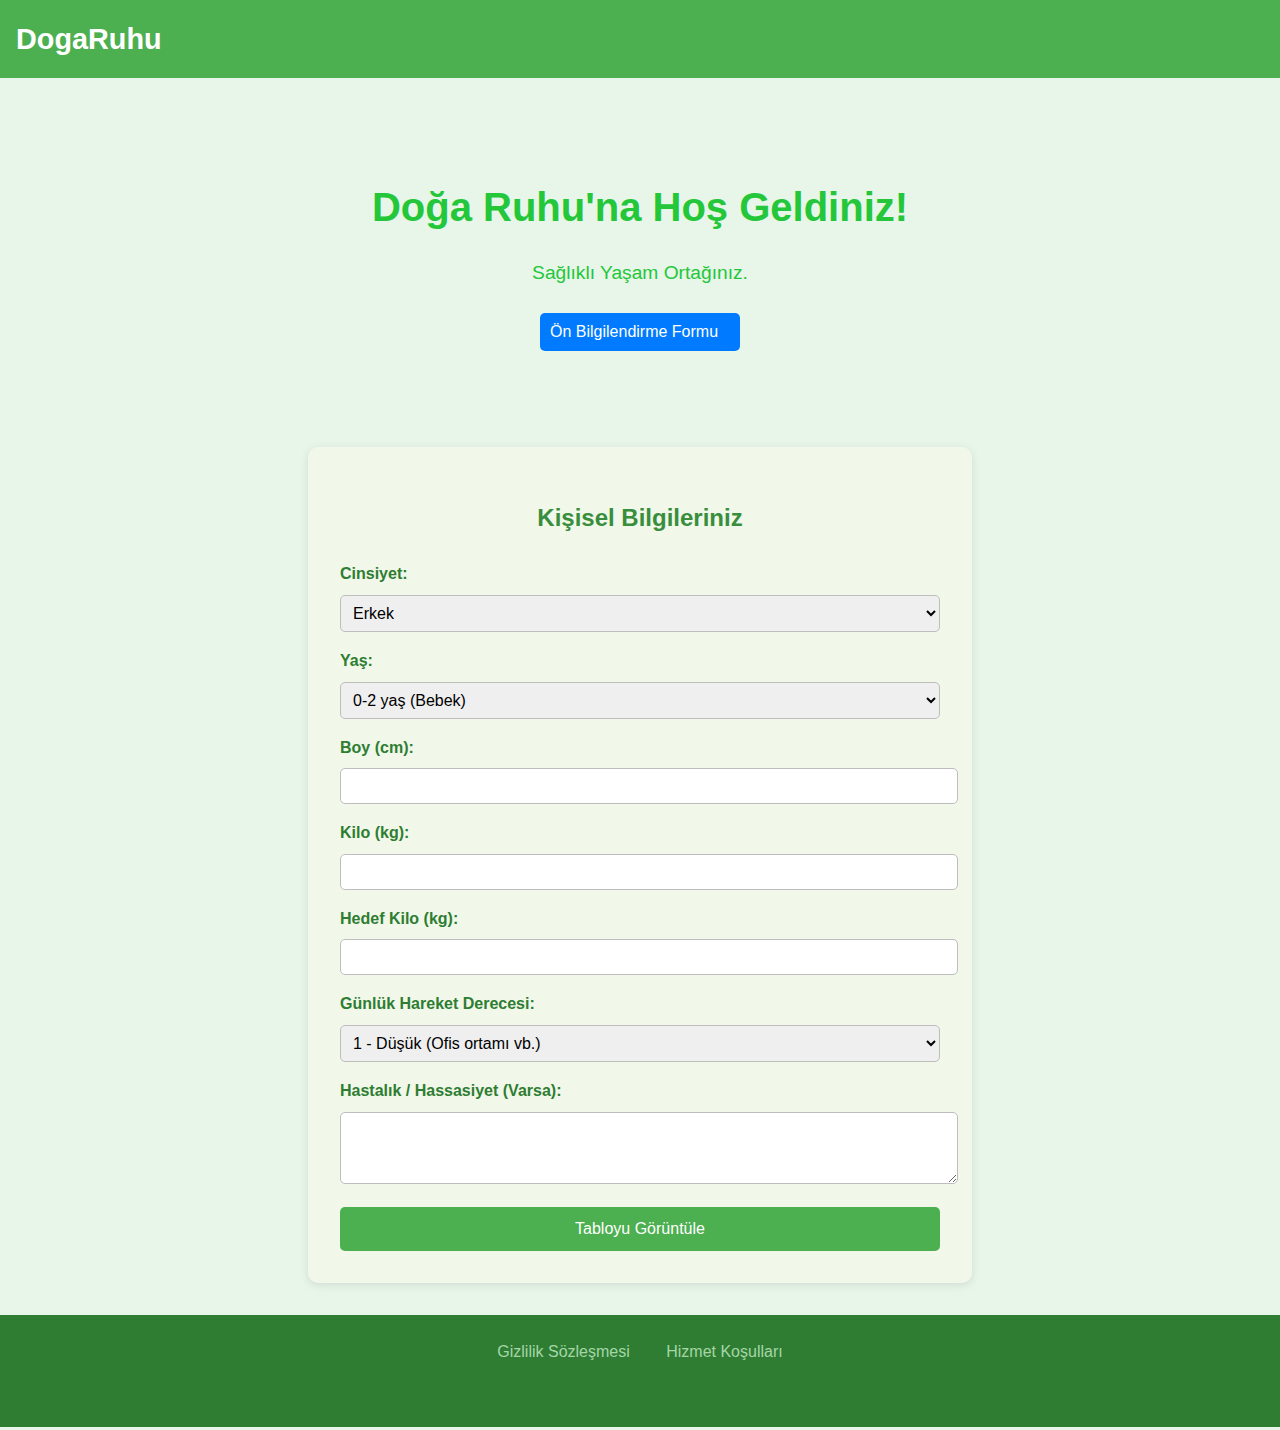
==== commit d9efc3a4: "small changes on header&footer" ====
--- a/index.html
+++ b/index.html
@@ -16,14 +16,6 @@
         <div class="brand">
             <h1>DogaRuhu</h1>
         </div>
-        <nav>
-            <ul>
-                <li><a href="#">Ana Sayfa</a></li>
-                <li><a href="#about">Hakkında</a></li>
-                <li><a href="#services">Hizmetler</a></li>
-                <li><a href="#contact">İletişim</a></li>
-            </ul>
-        </nav>
     </header>
 
     <!-- Main Content -->
@@ -60,6 +52,12 @@
         }
     </style>
     <div>
+        <style>
+            #content {
+                color:black !important;
+            }
+        </style>
+        
         <button class="expandable-button" onclick="toggleContent()">Ön Bilgilendirme Formu</button>
         <div class="expandable-content" id="content">
             Sağlıklı Beslenme ve Diyet Platformu İçin Feragatname ve Vizyon Beyanı
@@ -151,8 +149,8 @@
     <!-- Footer -->
     <footer>
         <div class="footer-links">
-            <a href="#">Gizlilik Sözleşmesi</a>
-            <a href="#">Hizmet Koşulları</a>
+            <a href="GizlilikSozlesmesi.html">Gizlilik Sözleşmesi</a>
+            <a href="HizmetKosullari.html">Hizmet Koşulları</a>
         </div>
         <div class="social-links">
             <a href="#" aria-label="X"><i class="fab fa-x"></i></a>
